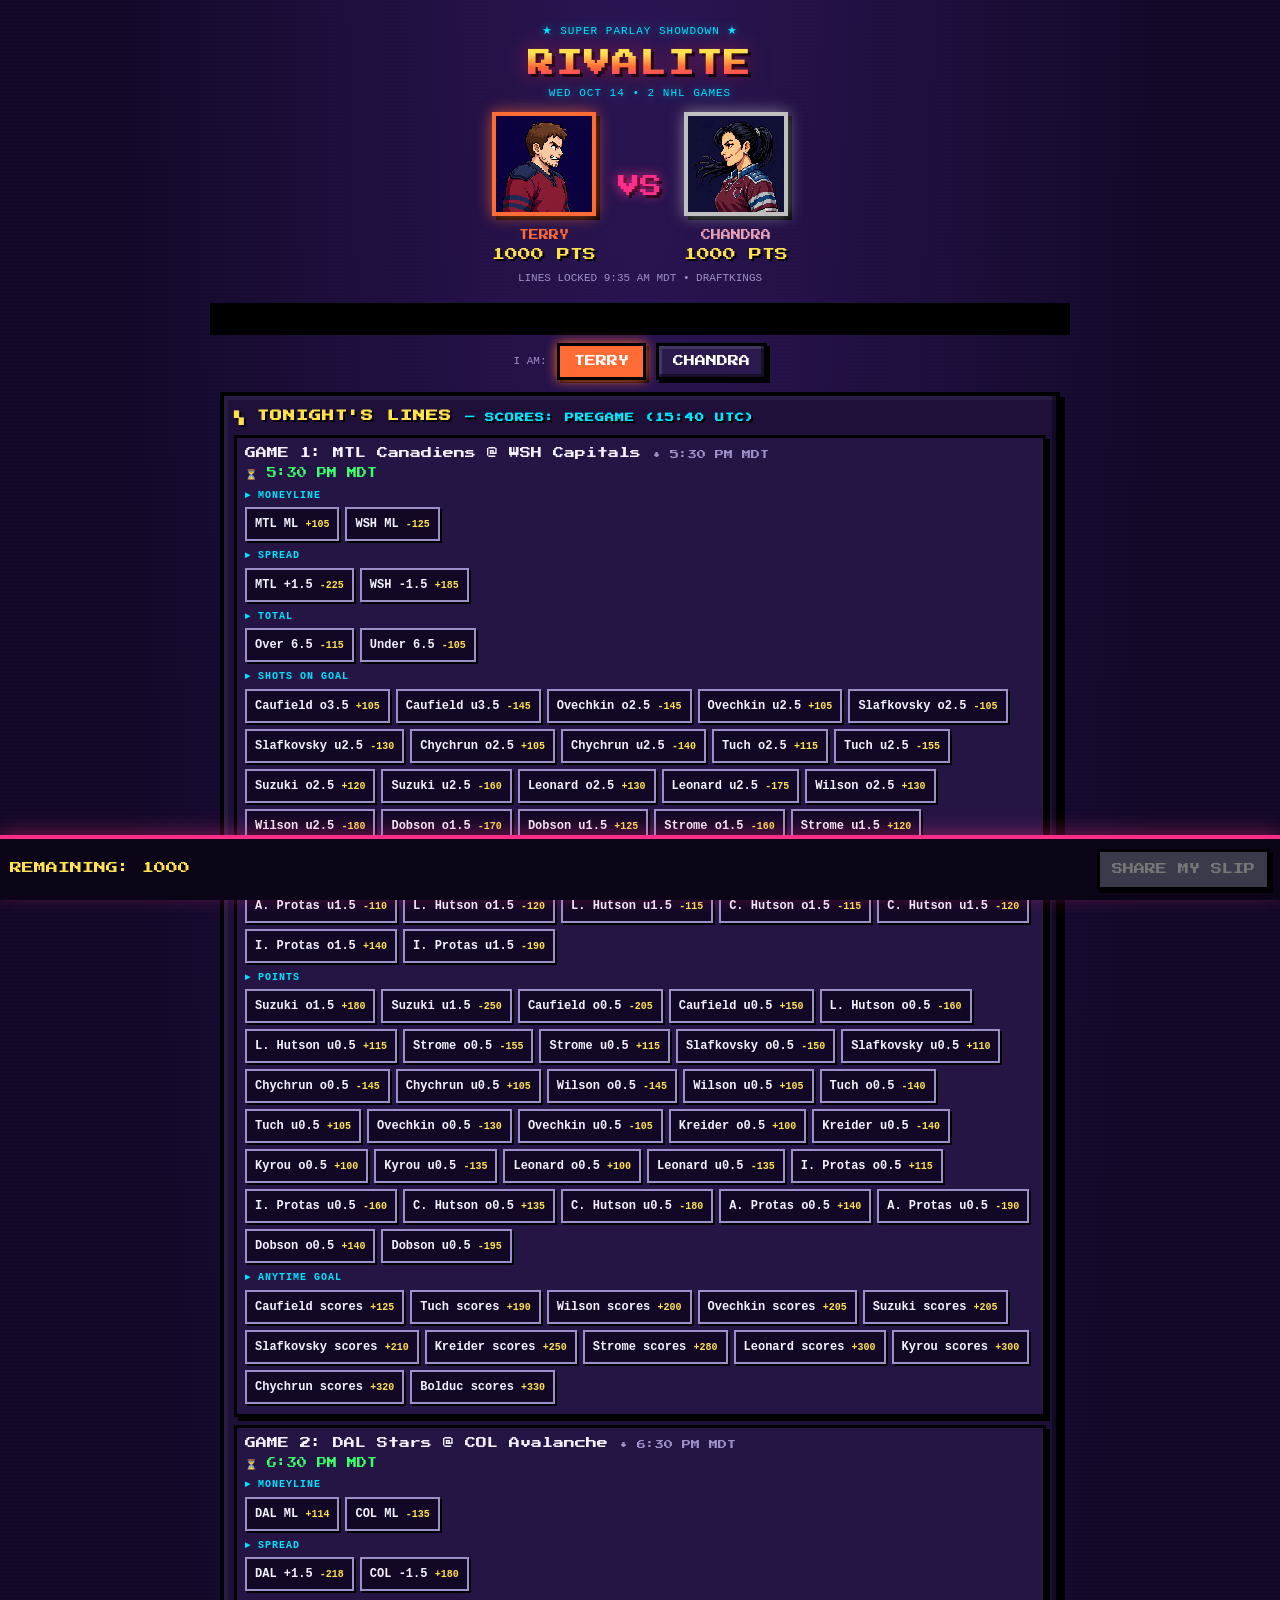
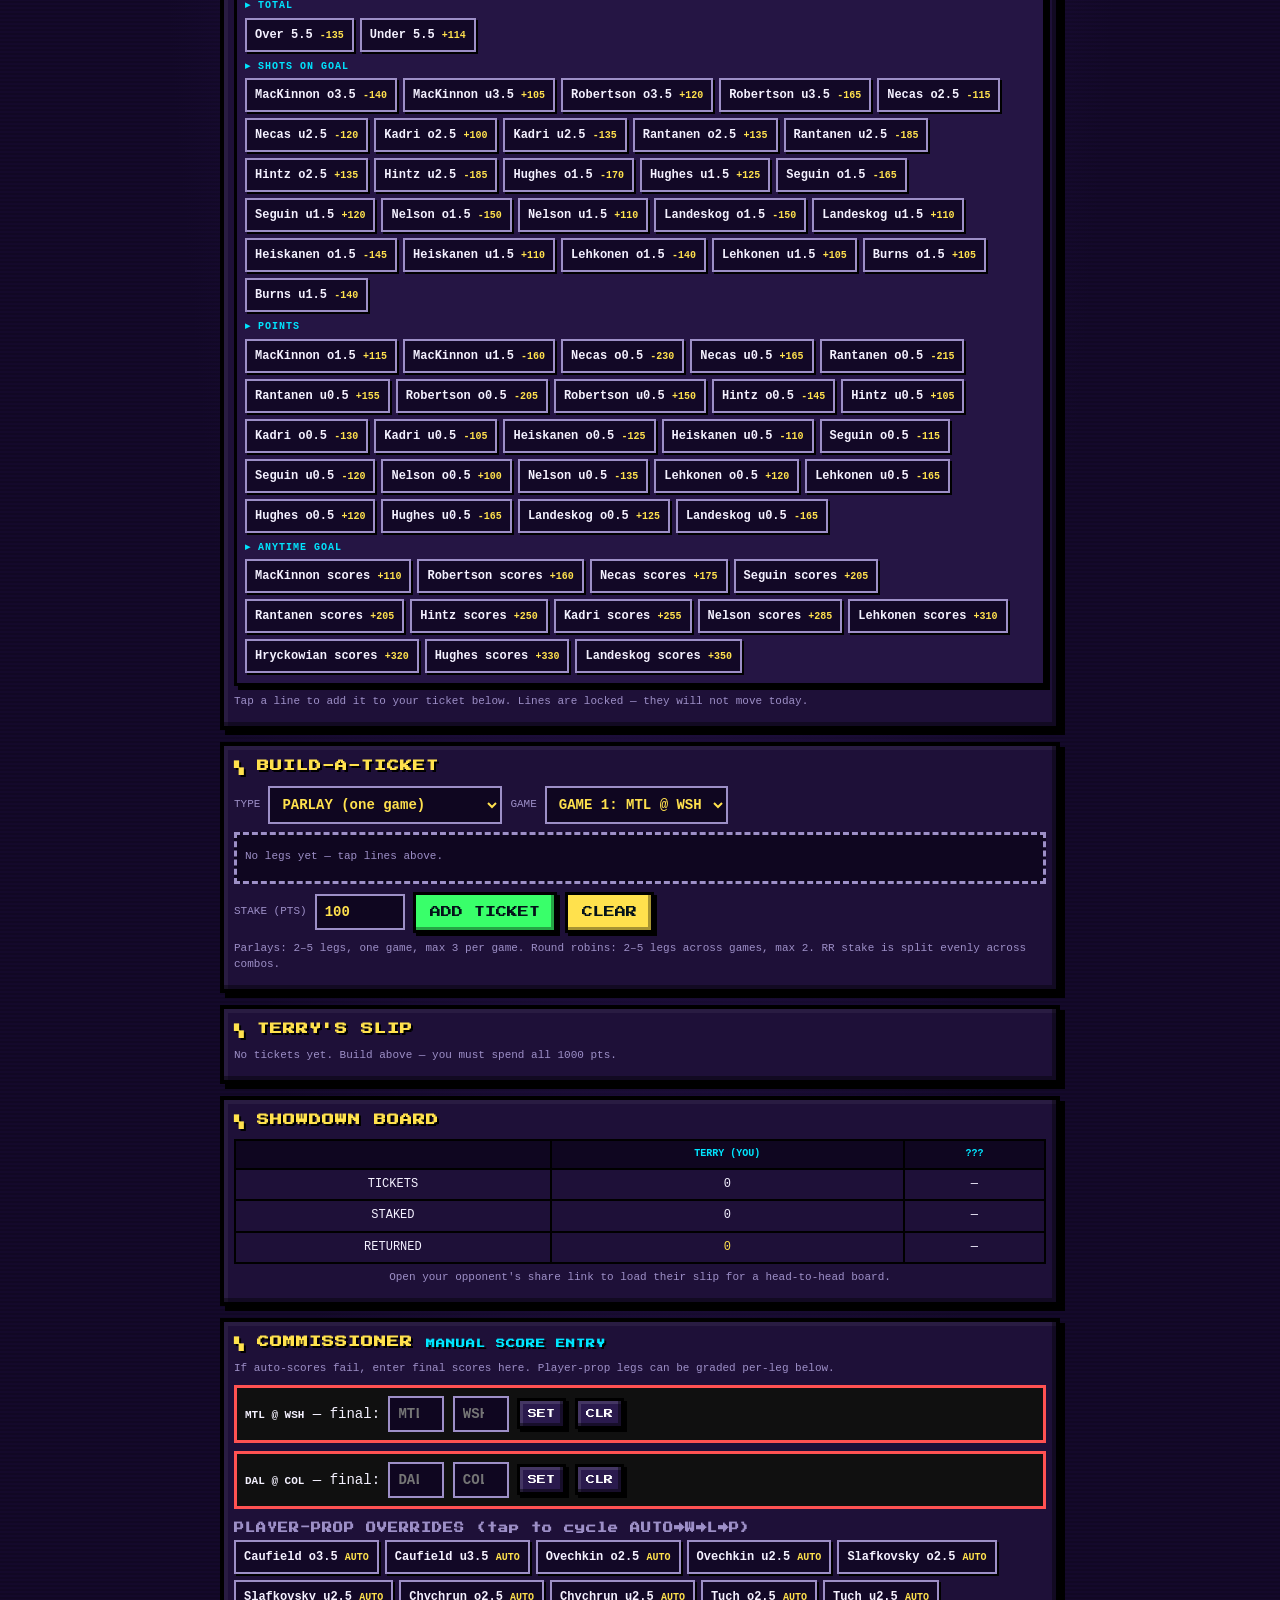
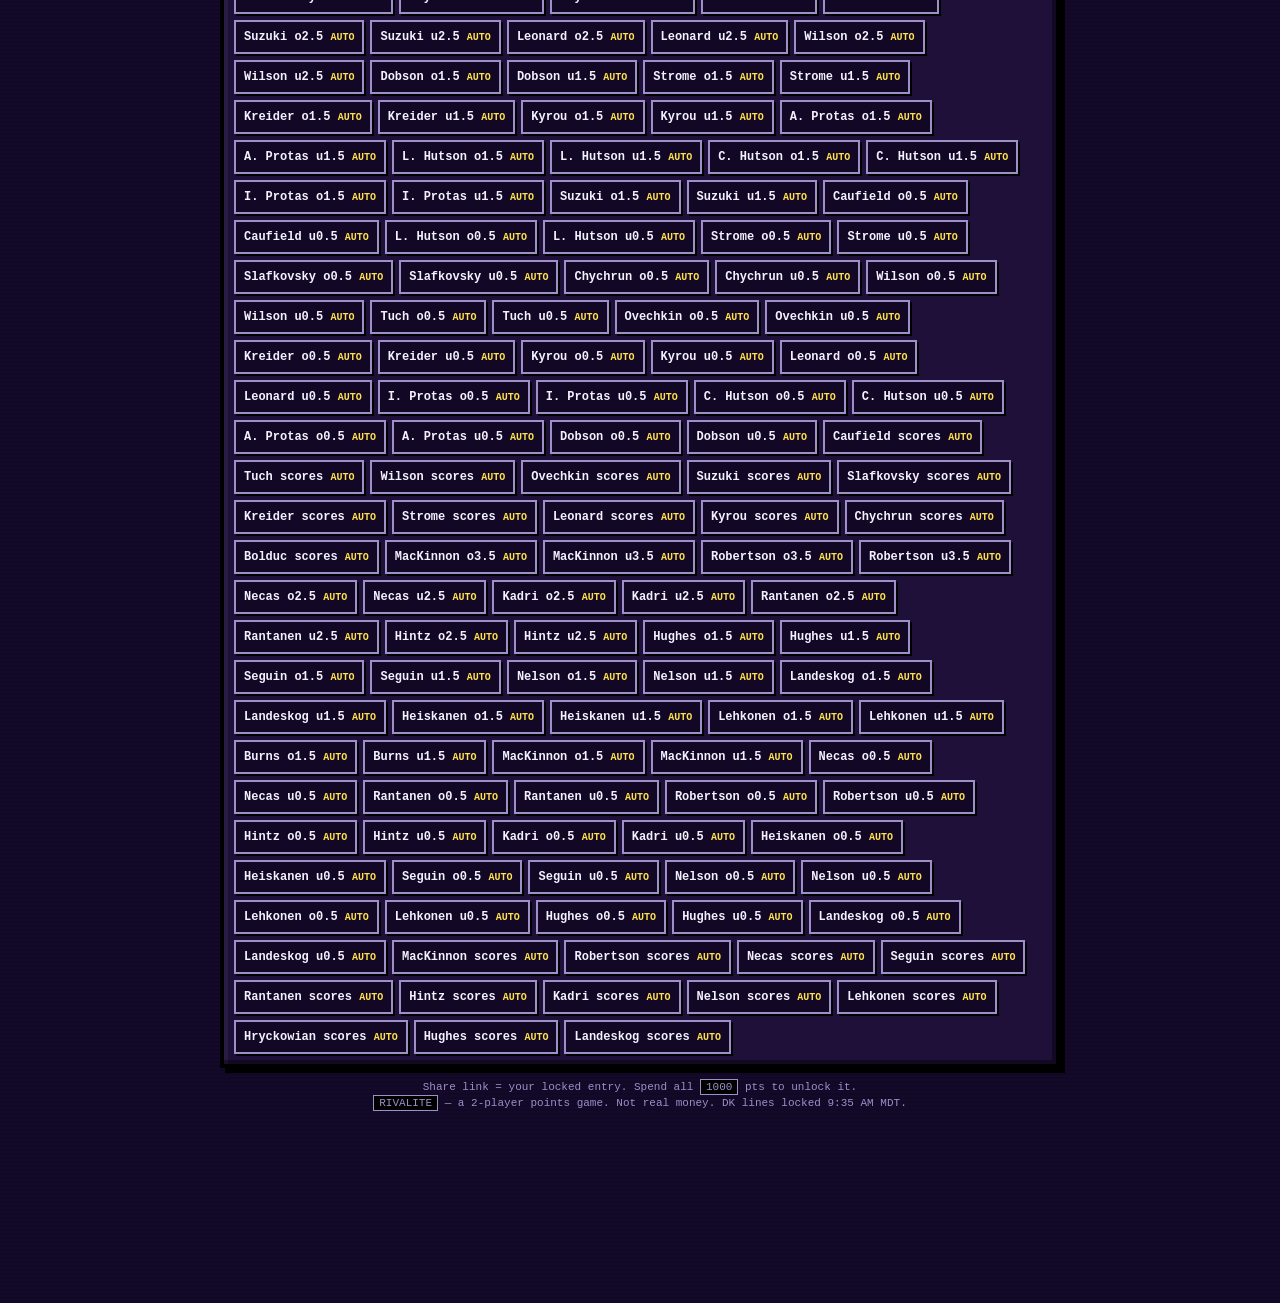
==== index.html @ 9933861d "Rivalite: parlay showdown v1 (full site)" ====
<!DOCTYPE html>
<html lang="en">
<head>
<meta charset="UTF-8">
<meta name="viewport" content="width=device-width, initial-scale=1.0, maximum-scale=1.0, user-scalable=no">
<title>RIVALITE — Parlay Showdown</title>
<link rel="preconnect" href="https://fonts.googleapis.com">
<link href="https://fonts.googleapis.com/css2?family=Press+Start+2P&display=swap" rel="stylesheet">
<style>
:root{
  --bg:#14092b; --panel:#1e1038; --panel2:#251544;
  --cyan:#00e5ff; --mag:#ff2e88; --yel:#ffe14d; --grn:#39ff6a; --red:#ff5252;
  --p1:#ff6b35; --p2:#8e2f4a; --p2hi:#c0c0c0;
  --ink:#f4f1ff; --dim:#9d8fc7;
}
*{box-sizing:border-box; -webkit-tap-highlight-color:transparent;}
html{background:var(--bg);}
body{
  margin:0; color:var(--ink);
  font-family:'Courier New',monospace; font-size:14px; line-height:1.45;
  background:
    radial-gradient(ellipse at 50% -10%, #2c1656 0%, transparent 60%),
    repeating-linear-gradient(0deg, rgba(0,0,0,.16) 0 2px, transparent 2px 4px),
    var(--bg);
  min-height:100vh; padding-bottom:120px;
}
h1,h2,h3,.px{font-family:'Press Start 2P',monospace;}
a{color:var(--cyan);}
.wrap{max-width:860px; margin:0 auto; padding:10px 10px 0;}
/* ---------- header ---------- */
.hdr{text-align:center; padding:14px 6px 8px;}
.hdr h1{
  font-size:26px; margin:6px 0 2px; letter-spacing:2px;
  background:linear-gradient(180deg,var(--yel) 20%,var(--p1) 55%,var(--mag) 100%);
  -webkit-background-clip:text; background-clip:text; color:transparent;
  filter:drop-shadow(0 0 10px rgba(255,46,136,.55)) drop-shadow(3px 3px 0 #000);
}
.hdr .sub{color:var(--cyan); font-size:11px; letter-spacing:1px; text-shadow:0 0 8px rgba(0,229,255,.6);}
.vsrow{display:flex; align-items:center; justify-content:center; gap:8px; margin:10px 0 4px;}
.fighter{width:132px; text-align:center;}
.fighter img{
  width:104px; height:104px; object-fit:cover; image-rendering:pixelated;
  border:4px solid var(--p1); box-shadow:0 0 14px rgba(255,107,53,.7), 4px 4px 0 #000;
  background:#000;
}
.fighter.p2 img{border-color:var(--p2hi); box-shadow:0 0 14px rgba(192,192,192,.6), 4px 4px 0 #000;}
.fighter .nm{font-family:'Press Start 2P'; font-size:10px; margin-top:6px;}
.fighter.p1 .nm{color:var(--p1);} .fighter.p2 .nm{color:#e8a0b4;}
.fighter .pts{font-family:'Press Start 2P'; font-size:13px; color:var(--yel); margin-top:4px; text-shadow:2px 2px 0 #000;}
.vs{font-family:'Press Start 2P'; font-size:22px; color:var(--mag);
  text-shadow:0 0 12px var(--mag), 3px 3px 0 #000; animation:blink 1.2s steps(2) infinite;}
@keyframes blink{50%{opacity:.55;}}
.lockline{font-size:11px; color:var(--dim); margin-top:6px;}
/* ---------- iam ---------- */
.iam{display:flex; justify-content:center; gap:10px; margin:8px 0 2px; align-items:center;}
.iam .lbl{font-size:11px; color:var(--dim);}
.pbtn{
  font-family:'Press Start 2P'; font-size:11px; padding:10px 14px; cursor:pointer;
  color:#fff; background:#2a1a4d; border:3px solid #000;
  box-shadow:inset -3px -3px 0 rgba(0,0,0,.45), inset 3px 3px 0 rgba(255,255,255,.12), 3px 3px 0 #000;
}
.pbtn.on1{background:var(--p1); box-shadow:0 0 12px var(--p1), 3px 3px 0 #000;}
.pbtn.on2{background:var(--p2); box-shadow:0 0 12px var(--p2hi), 3px 3px 0 #000;}
/* ---------- panels ---------- */
.panel{
  background:var(--panel); border:4px solid #000; margin:12px 0; padding:10px;
  box-shadow:inset -4px -4px 0 rgba(0,0,0,.4), inset 4px 4px 0 rgba(255,255,255,.05), 5px 5px 0 #000;
  position:relative;
}
.panel > h2{
  font-size:12px; margin:2px 0 10px; color:var(--yel);
  text-shadow:2px 2px 0 #000; letter-spacing:1px;
}
.panel h2 .tag{font-size:9px; color:var(--cyan);}
/* games */
.game{border:3px solid #000; background:var(--panel2); margin:8px 0; padding:8px; box-shadow:4px 4px 0 #000;}
.game .gt{font-family:'Press Start 2P'; font-size:11px; margin-bottom:2px;}
.game .gt .tm{color:var(--dim); font-size:9px;}
.game .sc{font-family:'Press Start 2P'; font-size:10px; color:var(--grn); margin:4px 0; min-height:14px;}
.mkt{margin:8px 0 2px;}
.mkt .mh{font-size:10px; color:var(--cyan); letter-spacing:1px; margin-bottom:4px; font-weight:bold;}
.lines{display:flex; flex-wrap:wrap; gap:6px;}
.line{
  font-family:'Courier New',monospace; font-weight:bold; font-size:12px;
  background:#120826; color:var(--ink); border:2px solid var(--dim);
  padding:8px 8px; cursor:pointer; box-shadow:2px 2px 0 #000;
}
.line small{color:var(--yel);}
.line.sel{border-color:var(--grn); color:#fff; background:#0d3a1e; box-shadow:0 0 10px var(--grn), 2px 2px 0 #000;}
.line:disabled{opacity:.45; cursor:default;}
/* builder */
.ticket{background:#0f0620; border:3px dashed var(--dim); padding:8px; margin:8px 0; min-height:52px;}
.ticket .tleg{display:flex; justify-content:space-between; padding:4px 2px; border-bottom:1px dotted #3a2a5e; font-size:12px;}
.ticket .tleg button{background:none; border:none; color:var(--red); font-weight:bold; cursor:pointer; font-size:14px;}
.brow{display:flex; gap:8px; flex-wrap:wrap; align-items:center; margin:8px 0;}
.brow label{font-size:11px; color:var(--dim);}
select, input[type=number], input[type=text]{
  font-family:'Courier New',monospace; font-size:14px; font-weight:bold;
  background:#0f0620; color:var(--yel); border:2px solid var(--dim); padding:8px;
}
.abtn{
  font-family:'Press Start 2P'; font-size:11px; padding:12px 14px; cursor:pointer; color:#04121a;
  background:var(--grn); border:3px solid #000;
  box-shadow:inset -3px -3px 0 rgba(0,0,0,.35), 3px 3px 0 #000; text-shadow:none;
}
.abtn:disabled{background:#3a3a4a; color:#888; cursor:default;}
.abtn.warn{background:var(--yel);}
.oddsline{font-family:'Press Start 2P'; font-size:11px; color:var(--cyan); margin:8px 0; text-shadow:2px 2px 0 #000;}
/* slip */
.play{border:3px solid #000; background:#150a2c; margin:8px 0; padding:8px; box-shadow:3px 3px 0 #000;}
.play .ph{display:flex; justify-content:space-between; align-items:center; margin-bottom:4px;}
.play .pt{font-family:'Press Start 2P'; font-size:10px; color:var(--mag);}
.play .podd{font-size:11px; color:var(--yel);}
.play .pleg{font-size:12px; padding:2px 0; color:var(--ink);}
.play .pleg .st{float:right; font-weight:bold;}
.st.win{color:var(--grn);} .st.loss{color:var(--red);} .st.push{color:var(--yel);} .st.live{color:var(--cyan);}
.play .del{background:none; border:none; color:var(--red); font-size:16px; cursor:pointer; font-weight:bold;}
.bankbar{
  position:sticky; bottom:0; background:#0c0518; border-top:4px solid var(--mag);
  padding:10px; display:flex; justify-content:space-between; align-items:center; z-index:5;
  box-shadow:0 -4px 18px rgba(255,46,136,.35);
}
.bankbar .rem{font-family:'Press Start 2P'; font-size:12px; color:var(--yel);}
.bankbar .rem.zero{color:var(--grn); text-shadow:0 0 10px var(--grn);}
.sharebtn{
  font-family:'Press Start 2P'; font-size:11px; padding:12px; cursor:pointer;
  background:var(--cyan); color:#04121a; border:3px solid #000; box-shadow:3px 3px 0 #000;
}
.sharebtn:disabled{background:#3a3a4a; color:#777;}
/* showdown */
table.board{width:100%; border-collapse:collapse; font-size:12px;}
table.board td, table.board th{border:2px solid #000; padding:6px; text-align:center;}
table.board th{background:#0f0620; color:var(--cyan); font-size:10px;}
.winner{
  font-family:'Press Start 2P'; font-size:16px; text-align:center; padding:16px 8px; margin:10px 0;
  border:4px solid var(--yel); background:#241003; color:var(--yel);
  text-shadow:0 0 14px var(--yel), 3px 3px 0 #000; animation:blink 1s steps(2) infinite;
}
.note{font-size:11px; color:var(--dim); margin:6px 0;}
.kbd{background:#000; border:1px solid var(--dim); padding:1px 5px; font-size:11px;}
.hidden{display:none !important;}
.marq{overflow:hidden; white-space:nowrap; border-top:3px solid #000; border-bottom:3px solid #000;
  background:#000; color:var(--grn); font-size:11px; padding:5px 0; margin:8px -10px;}
.marq span{display:inline-block; padding-left:100%; animation:mq 22s linear infinite;}
@keyframes mq{to{transform:translateX(-100%);}}
h3.sect{font-size:10px; color:var(--dim); margin:12px 0 4px; letter-spacing:1px;}
.comm{background:#101010; border:3px solid var(--red); padding:8px; margin:8px 0;}
.comm input{width:64px;}
@media (max-width:520px){
  .hdr h1{font-size:20px;} .fighter{width:110px;} .fighter img{width:84px;height:84px;}
}
</style>
</head>
<body>
<div class="wrap">

  <div class="hdr">
    <div class="sub">★ SUPER PARLAY SHOWDOWN ★</div>
    <h1>RIVALITE</h1>
    <div class="sub" id="dateline">WED OCT 14 &bull; 2 NHL GAMES</div>
    <div class="vsrow">
      <div class="fighter p1">
        <img src="assets/terry.png" alt="Terry">
        <div class="nm">TERRY</div>
        <div class="pts" id="pts-terry">1000 PTS</div>
      </div>
      <div class="vs">VS</div>
      <div class="fighter p2">
        <img src="assets/chandra.png" alt="Chandra">
        <div class="nm">CHANDRA</div>
        <div class="pts" id="pts-chandra">1000 PTS</div>
      </div>
    </div>
    <div class="lockline" id="lockline">LINES LOCKED 9:30 AM MDT &bull; DRAFTKINGS</div>
  </div>

  <div class="marq"><span id="ticker">WELCOME TO RIVALITE ★ BUILD YOUR PARLAYS ★ SPEND ALL 1000 POINTS ★ MAY THE BEST GAMER WIN ★&nbsp;</span></div>

  <div class="iam">
    <span class="lbl">I AM:</span>
    <button class="pbtn" id="btn-terry">TERRY</button>
    <button class="pbtn" id="btn-chandra">CHANDRA</button>
  </div>

  <div class="panel" id="panel-lines">
    <h2>▚ TONIGHT'S LINES <span class="tag" id="scorestatus">— SCORES: WAITING</span></h2>
    <div id="games"></div>
    <div class="note">Tap a line to add it to your ticket below. Lines are locked — they will not move today.</div>
  </div>

  <div class="panel" id="panel-build">
    <h2>▚ BUILD-A-TICKET</h2>
    <div class="brow">
      <label>TYPE</label>
      <select id="b-type">
        <option value="parlay">PARLAY (one game)</option>
        <option value="rr">ROUND ROBIN (mix games)</option>
      </select>
      <label id="b-gamelbl">GAME</label>
      <select id="b-game"></select>
      <label id="b-bylbl" class="hidden">BY</label>
      <select id="b-by" class="hidden">
        <option value="2">2s</option>
        <option value="3">3s</option>
      </select>
    </div>
    <div class="ticket" id="ticket"><div class="note">No legs yet — tap lines above.</div></div>
    <div class="oddsline" id="tickodds"></div>
    <div class="brow">
      <label>STAKE (PTS)</label>
      <input type="number" id="b-stake" min="1" max="1000" step="1" value="100" style="width:90px">
      <button class="abtn" id="b-add">ADD TICKET</button>
      <button class="abtn warn" id="b-clear">CLEAR</button>
    </div>
    <div class="note" id="b-rule">Parlays: 2–5 legs, one game, max 3 per game. Round robins: 2–5 legs across games, max 2. RR stake is split evenly across combos.</div>
  </div>

  <div class="panel" id="panel-slip">
    <h2>▚ <span id="slipname">TERRY</span>'S SLIP</h2>
    <div id="slip"></div>
  </div>

  <div class="panel hidden" id="panel-opp">
    <h2>▚ OPPONENT'S SLIP — <span id="oppname"></span></h2>
    <div id="oppslip"></div>
    <div class="note" id="oppnote"></div>
  </div>

  <div class="panel" id="panel-board">
    <h2>▚ SHOWDOWN BOARD</h2>
    <div id="board"></div>
  </div>

  <div class="panel" id="panel-comm">
    <h2>▚ COMMISSIONER <span class="tag">MANUAL SCORE ENTRY</span></h2>
    <div class="note">If auto-scores fail, enter final scores here. Player-prop legs can be graded per-leg below.</div>
    <div id="commgames"></div>
  </div>

  <div class="note" style="text-align:center">
    Share link = your locked entry. Spend all <span class="kbd">1000</span> pts to unlock it.<br>
    <span class="kbd">RIVALITE</span> — a 2-player points game. Not real money. DK lines locked <span id="locktime2"></span>.
  </div>
</div>

<div class="bankbar">
  <div class="rem" id="prem">REMAINING: 1000</div>
  <button class="sharebtn" id="sharebtn" disabled>SHARE MY SLIP</button>
</div>

<script src="lines.js"></script>
<script src="app.js"></script>
</body>
</html>
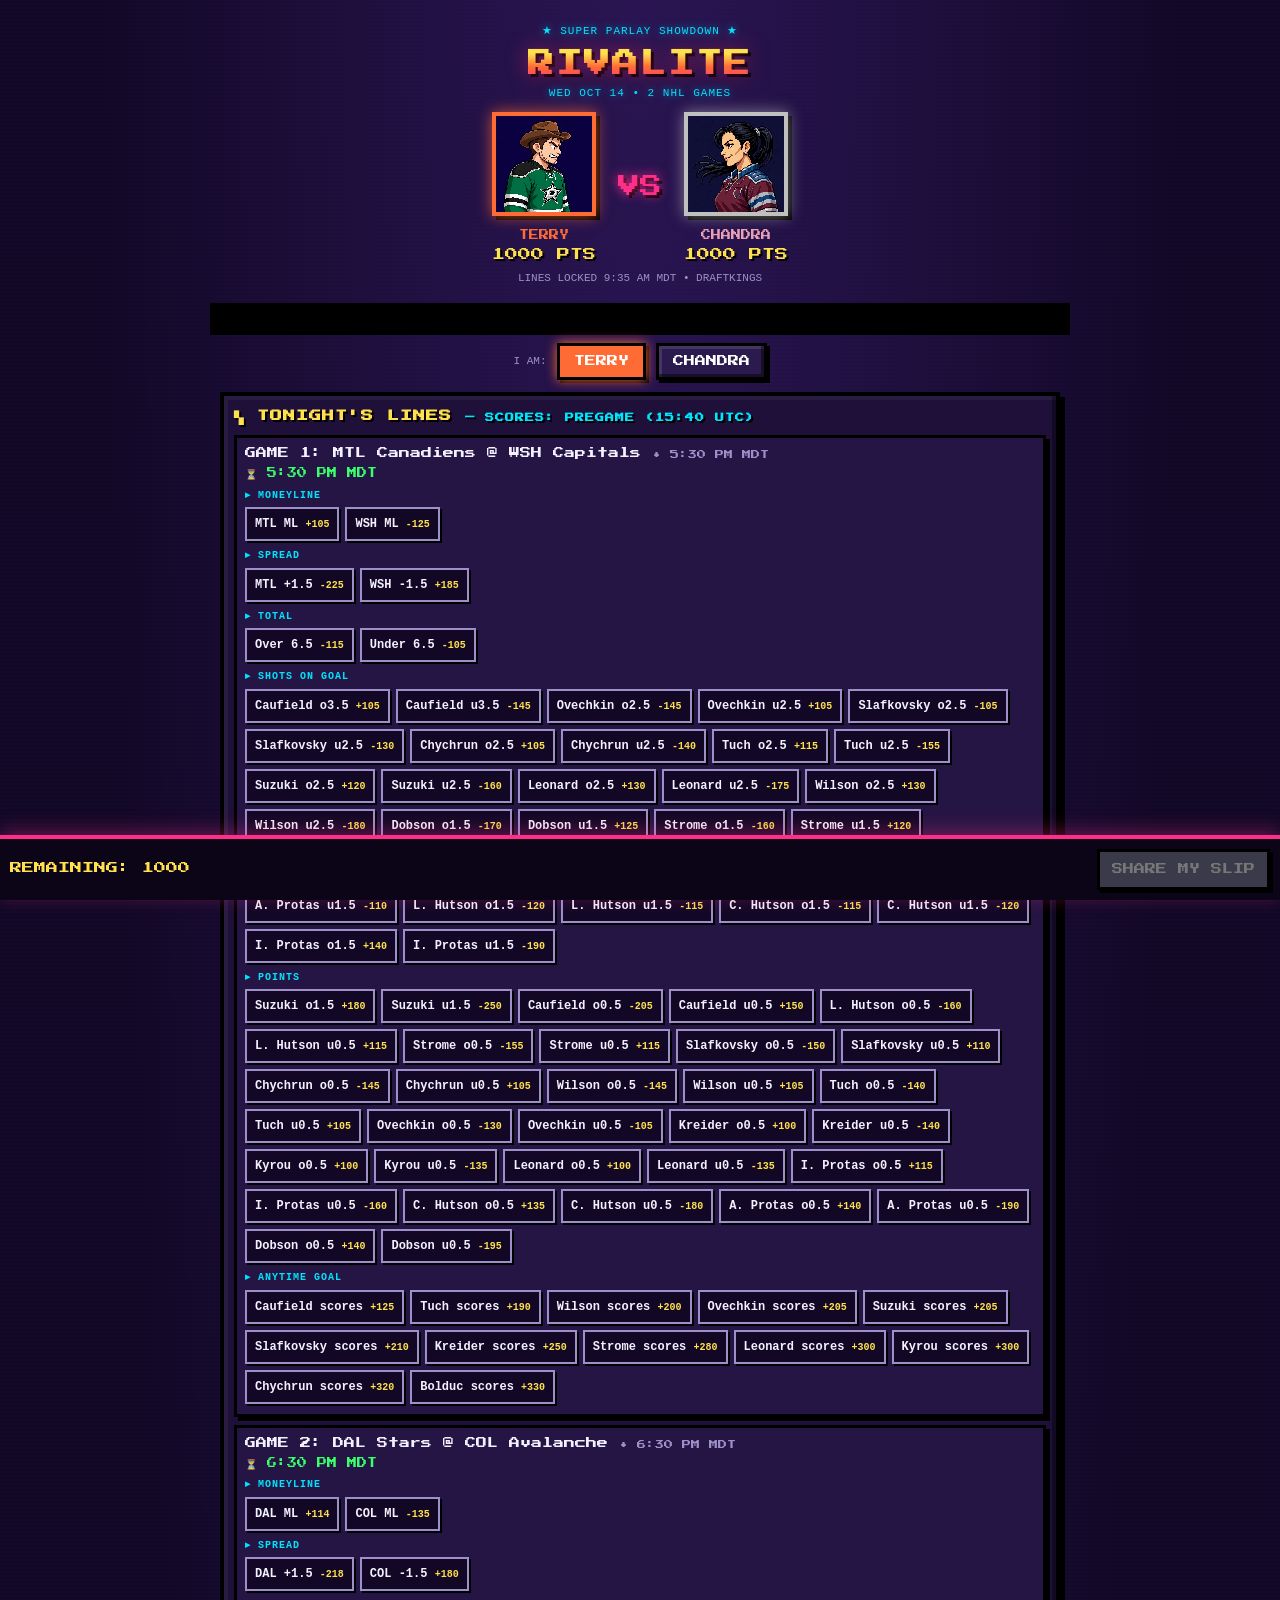
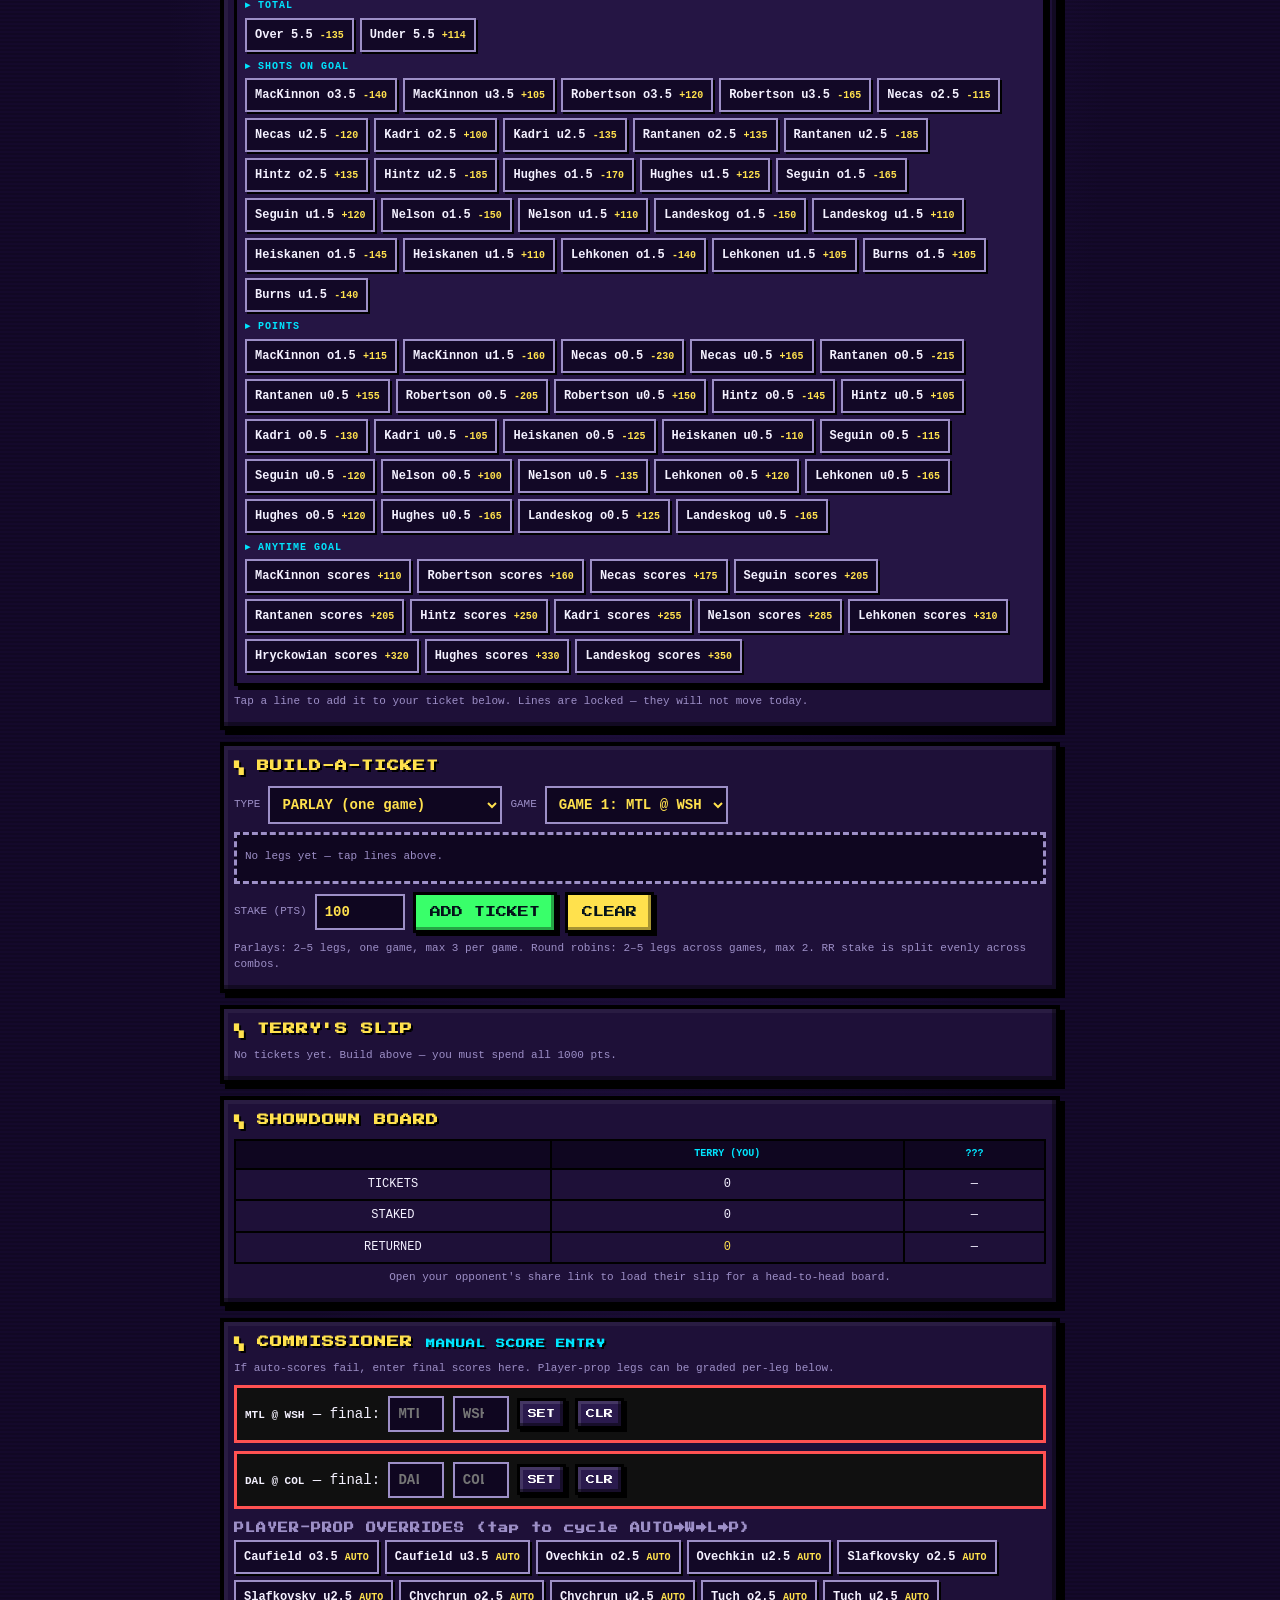
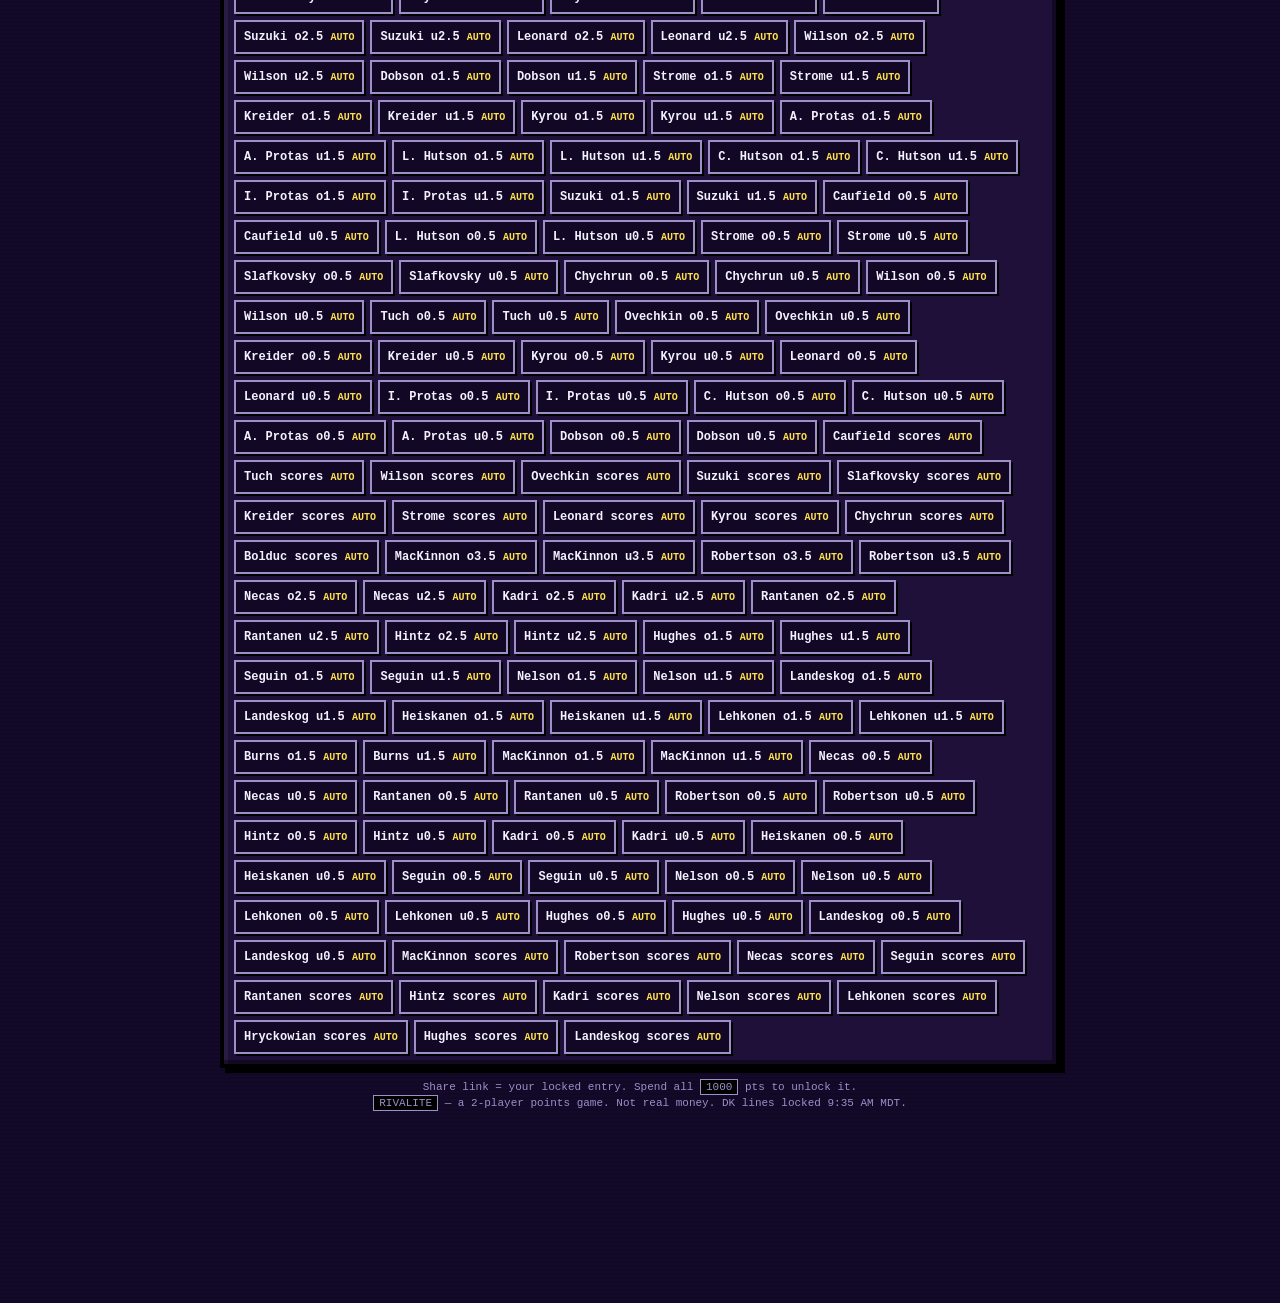
==== commit 3d3755fd: "Rivalite: cache-bust Terry avatar" ====
--- a/index.html
+++ b/index.html
@@ -160,7 +160,7 @@
     <div class="sub" id="dateline">WED OCT 14 &bull; 2 NHL GAMES</div>
     <div class="vsrow">
       <div class="fighter p1">
-        <img src="assets/terry.png" alt="Terry">
+        <img src="assets/terry.png?v=2" alt="Terry">
         <div class="nm">TERRY</div>
         <div class="pts" id="pts-terry">1000 PTS</div>
       </div>
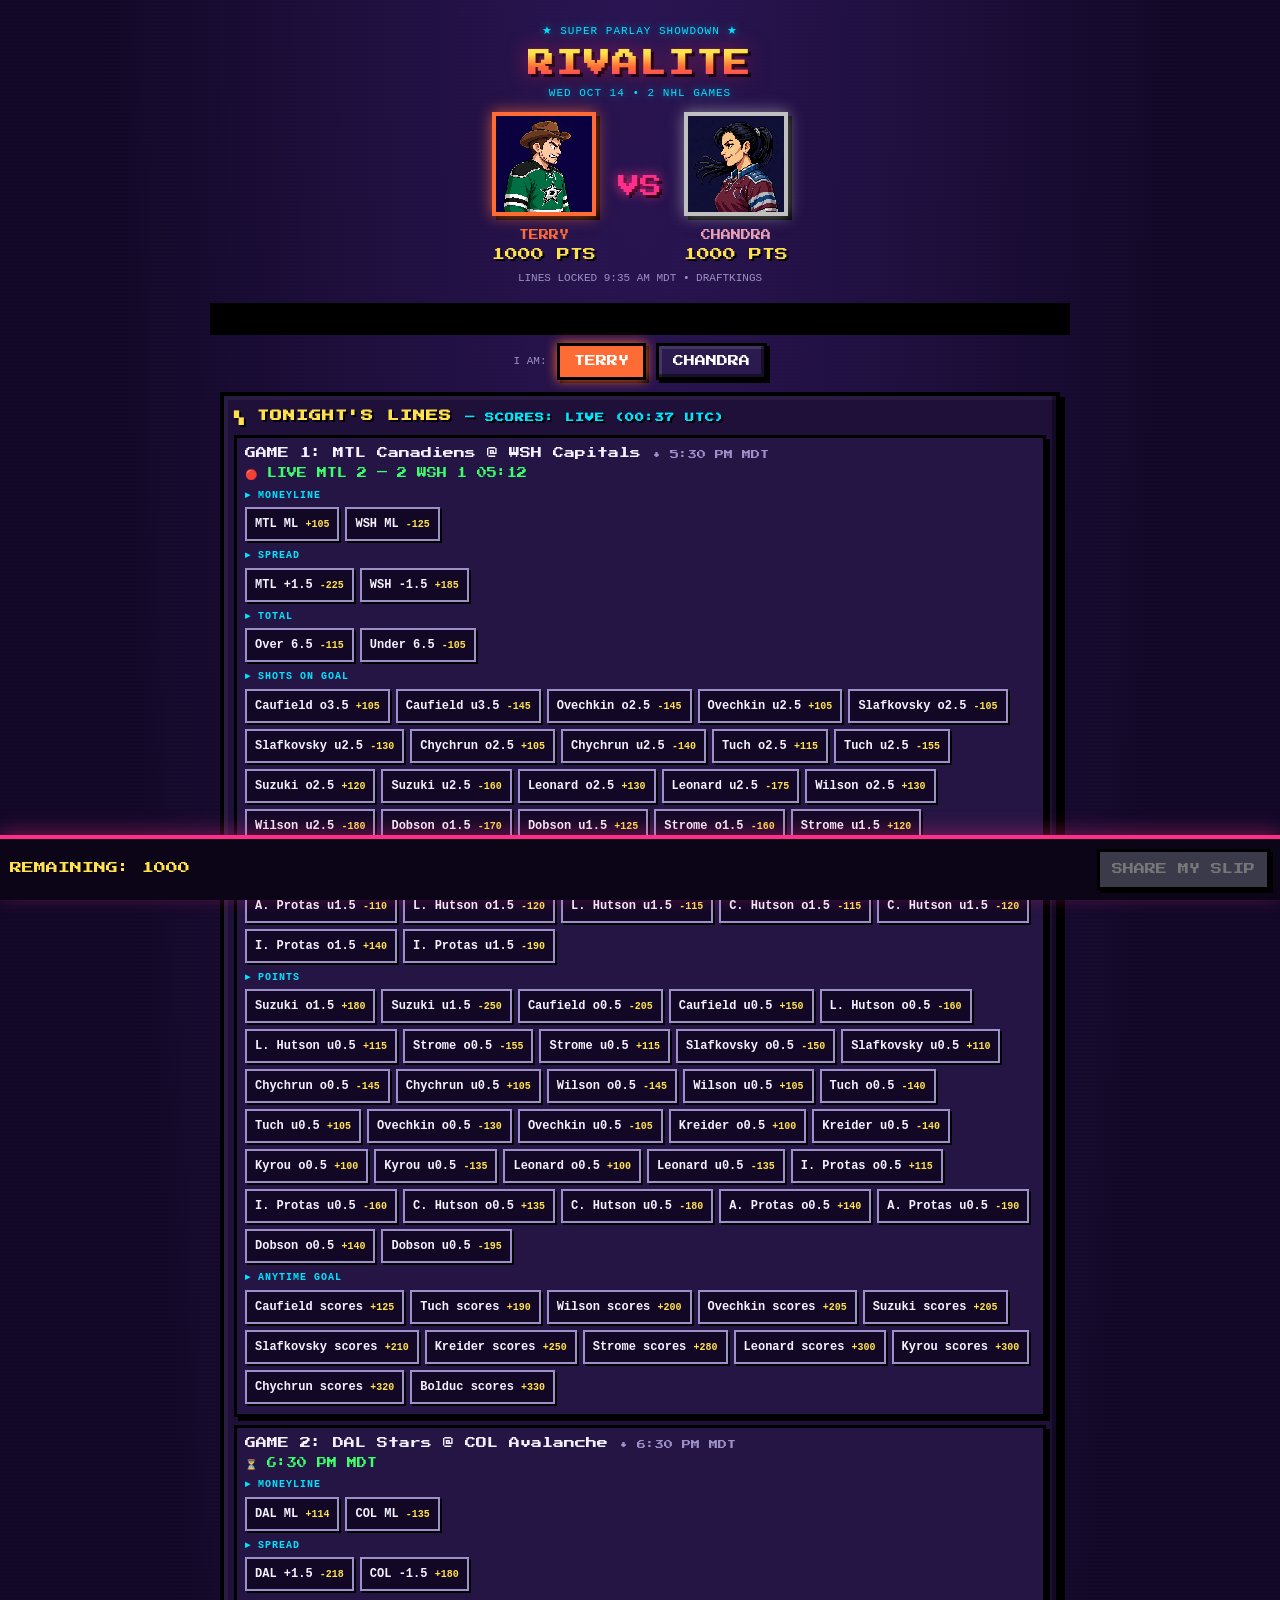
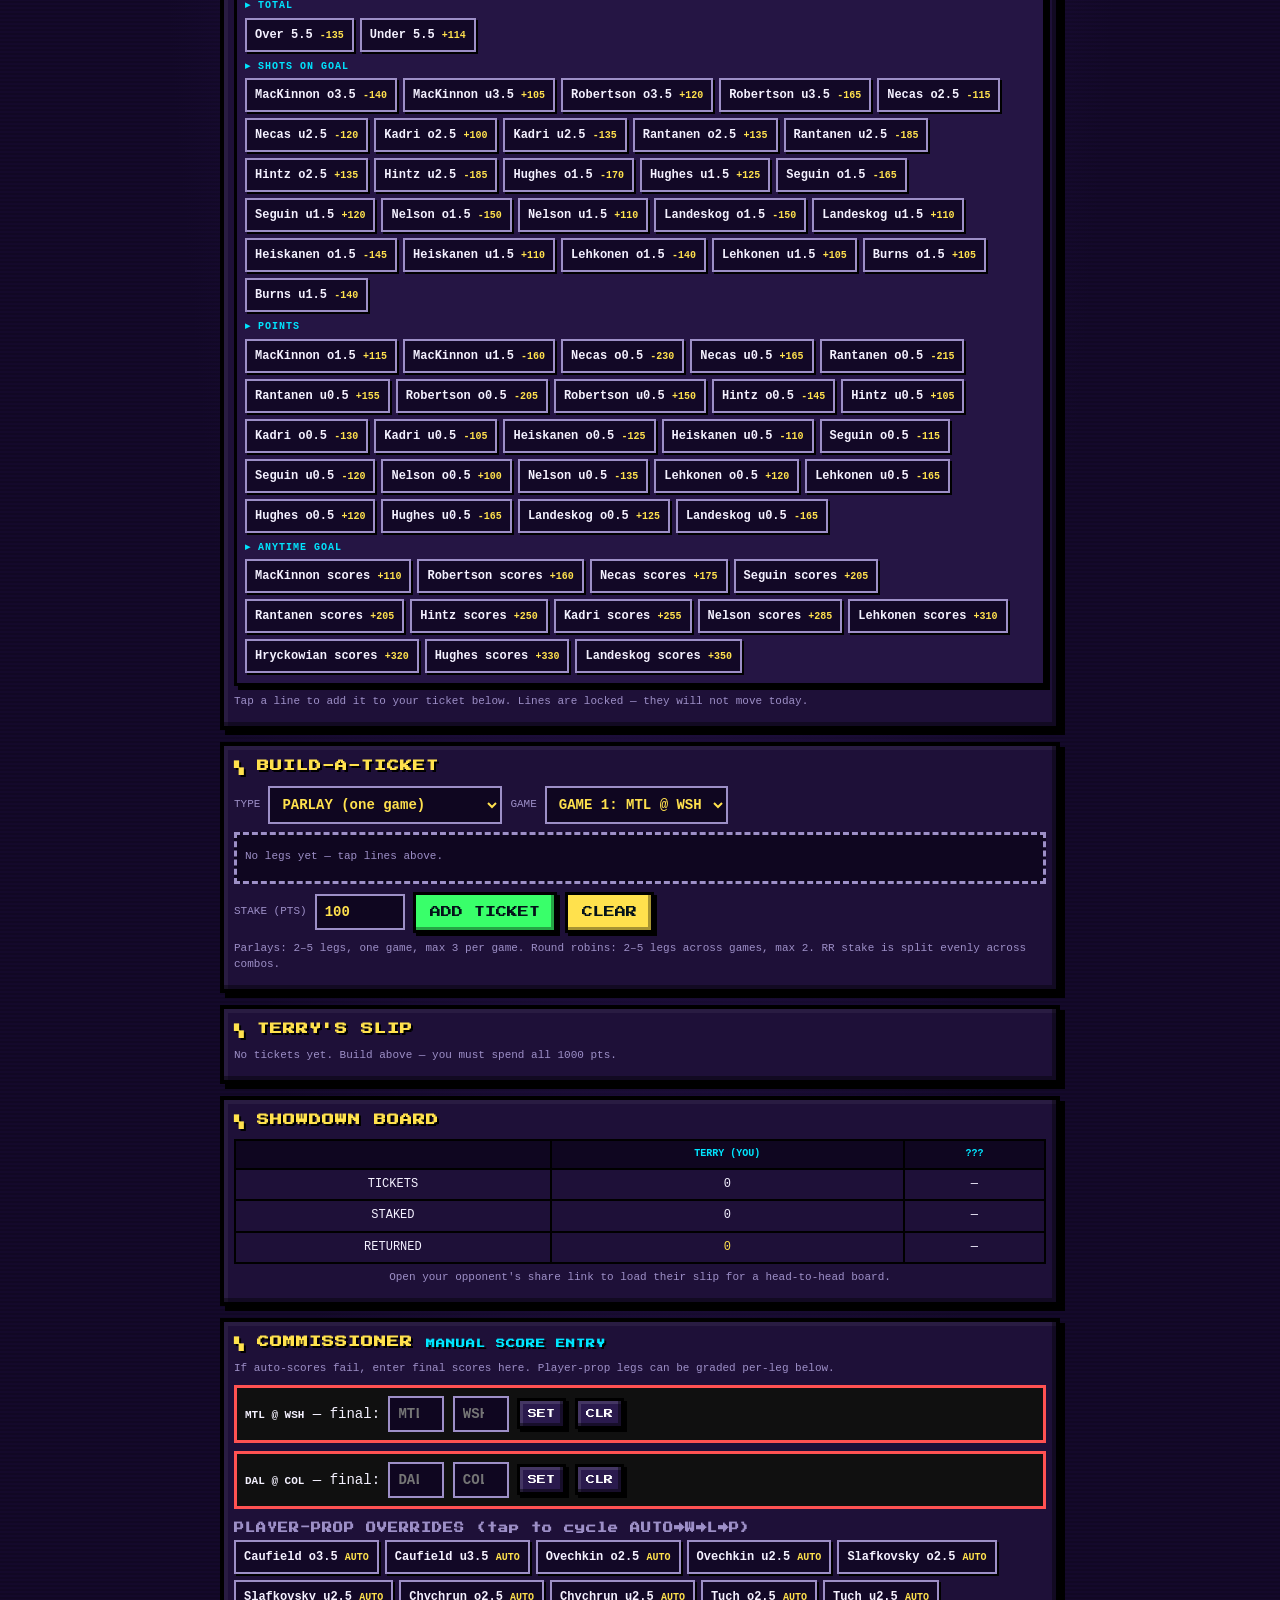
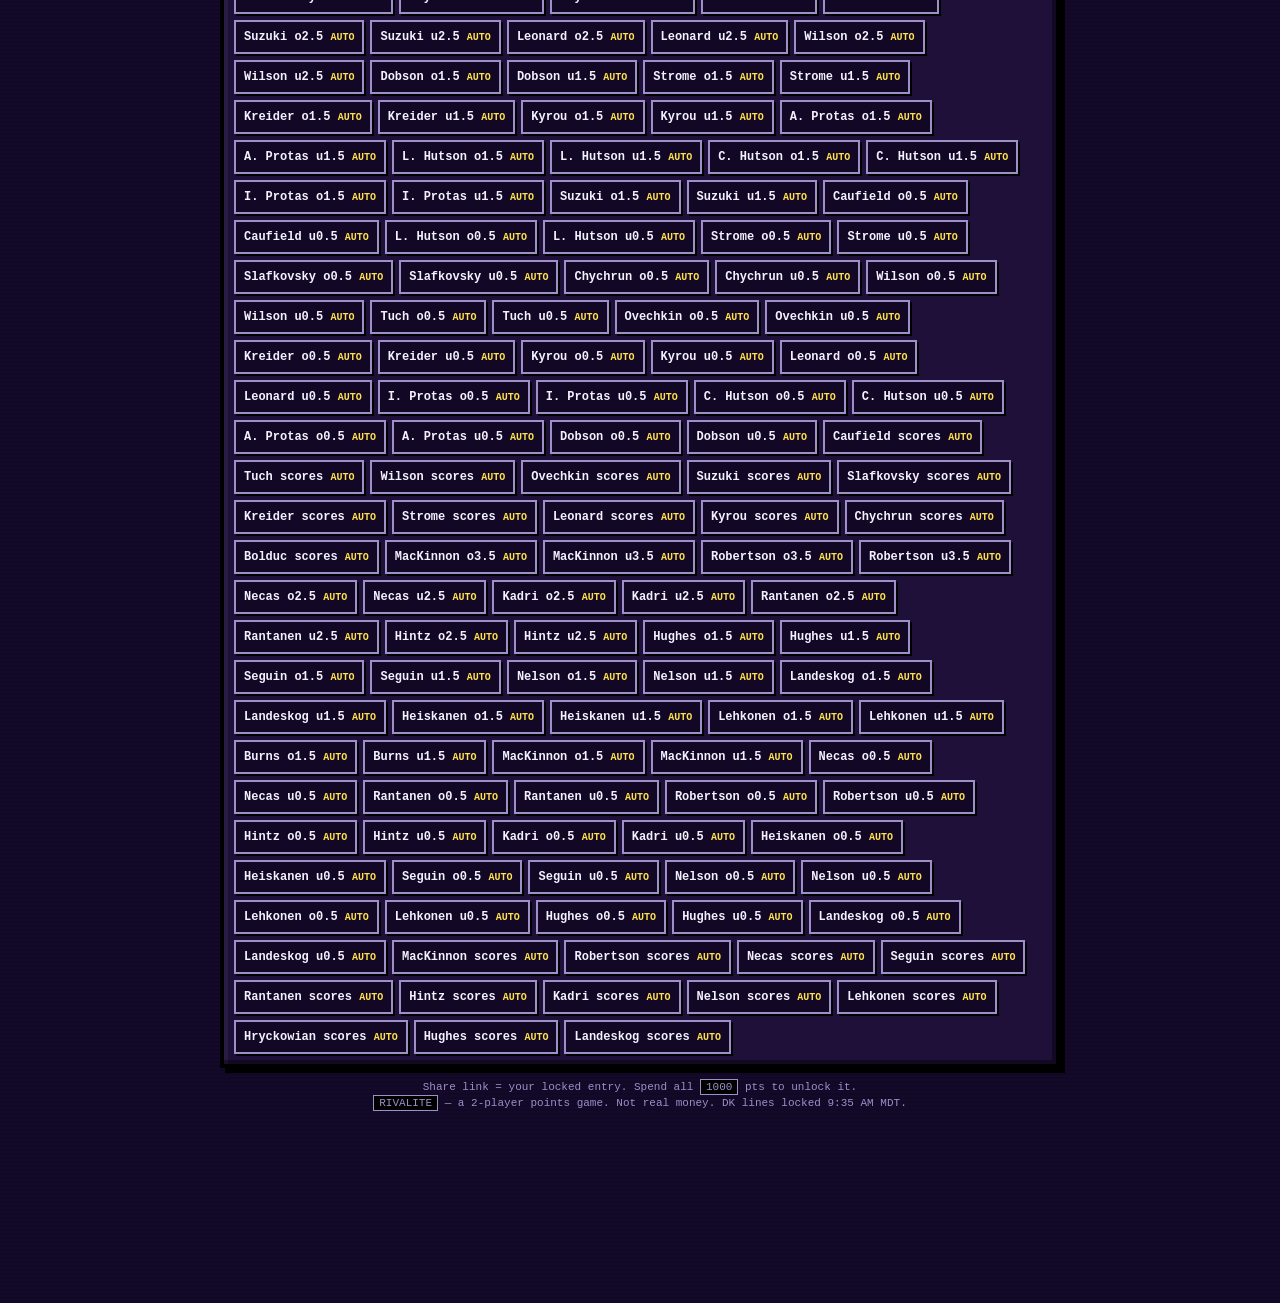
==== commit 7cf20f2f: "Rivalite: cache-bust app.js" ====
--- a/index.html
+++ b/index.html
@@ -249,6 +249,6 @@
 </div>
 
 <script src="lines.js"></script>
-<script src="app.js"></script>
+<script src="app.js?v=2"></script>
 </body>
 </html>
